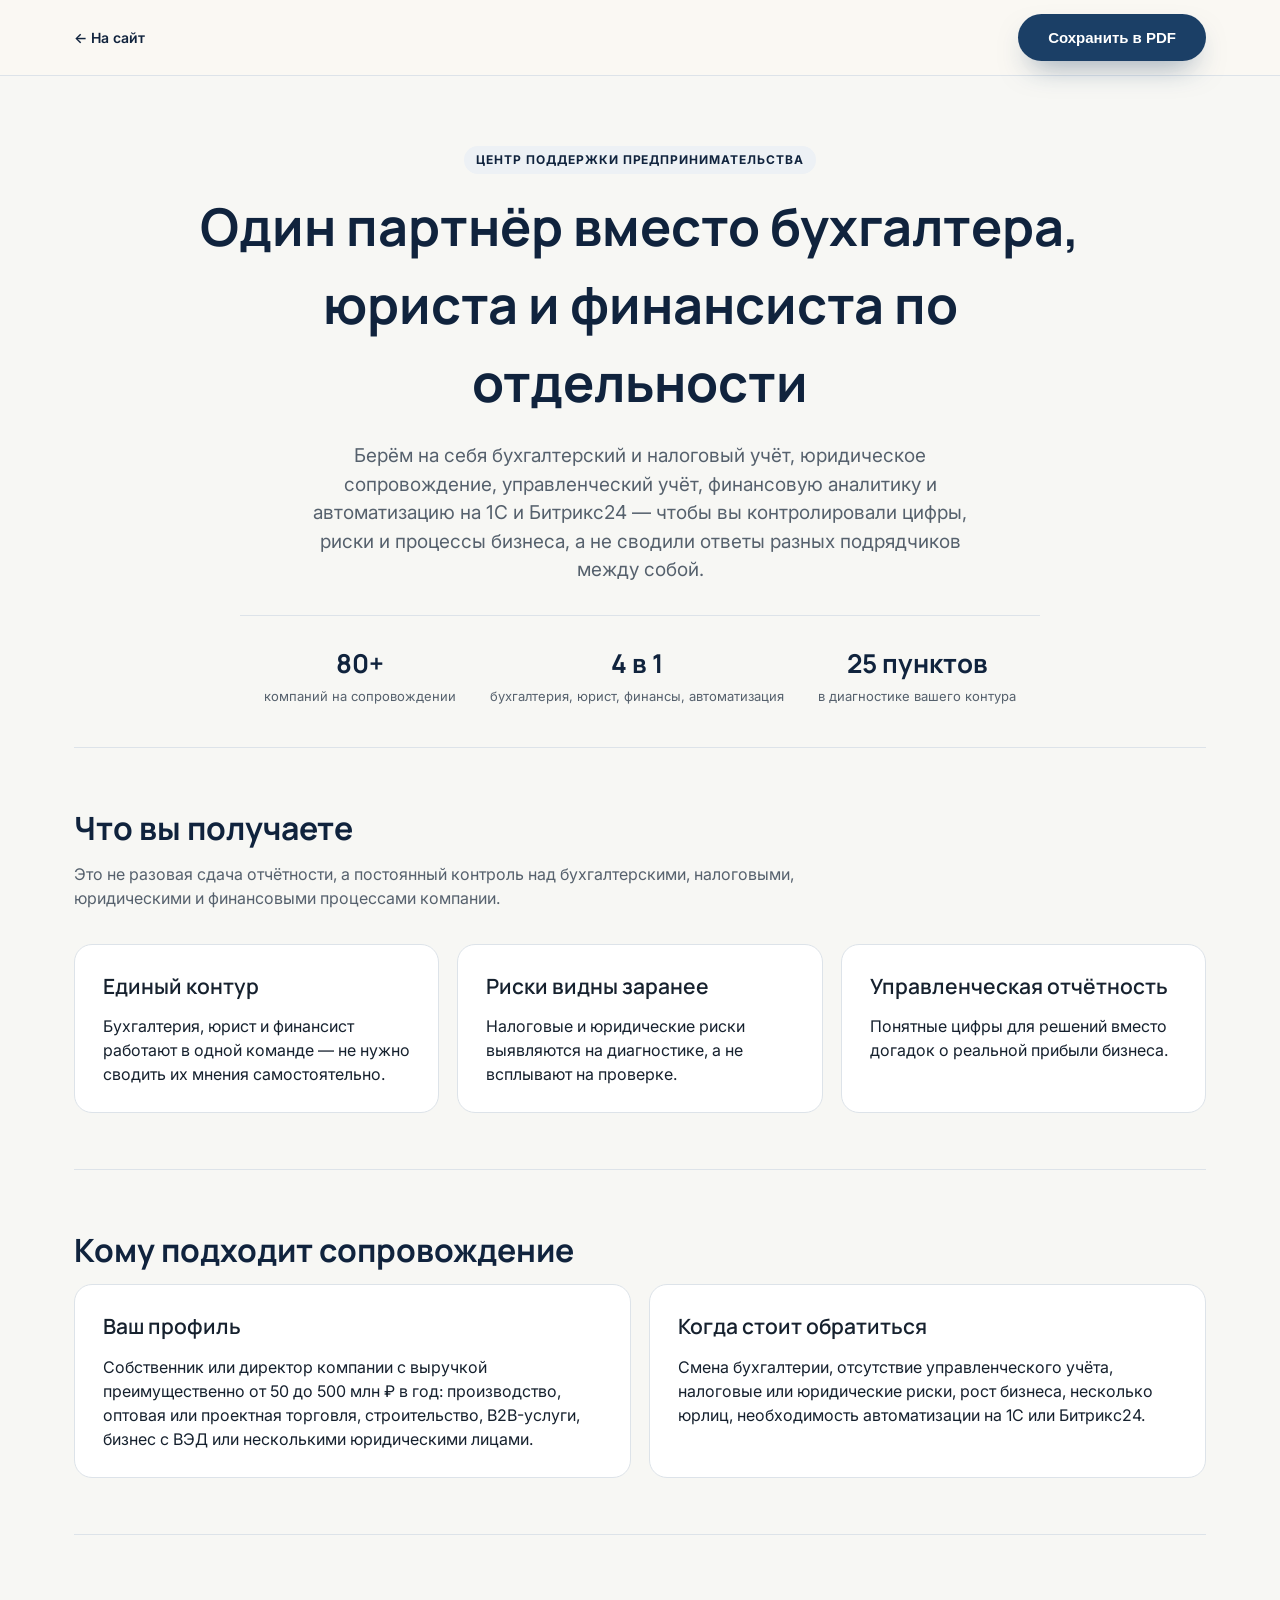
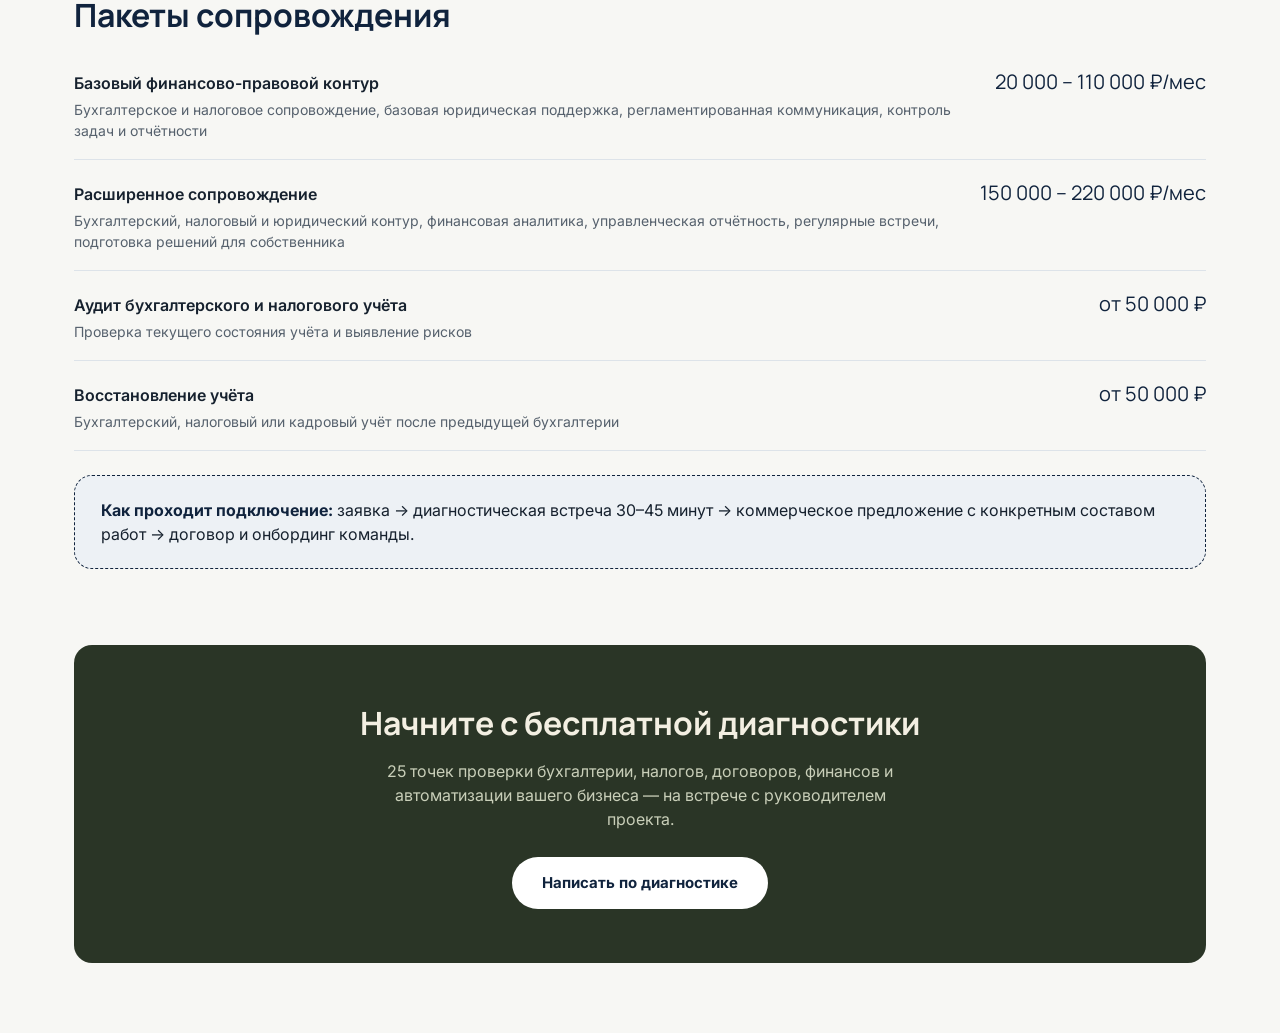
==== presentation.html @ b7a7ad40 "init: landing for Магистрат24 (финансово-правовой штаб)" ====
<!DOCTYPE html>
<html lang="ru">
<head>
<meta charset="UTF-8">
<meta name="viewport" content="width=device-width, initial-scale=1.0">
<title>Магистрат24 — внешний финансово-правовой штаб для вашего бизнеса</title>
<meta name="description" content="Бухгалтерия, юридическое сопровождение, финансовая аналитика и автоматизация в одном контуре. Пакеты, состав работ и стоимость сопровождения.">
<link rel="preconnect" href="https://fonts.googleapis.com">
<link rel="preconnect" href="https://fonts.gstatic.com" crossorigin>
<link href="https://fonts.googleapis.com/css2?family=Inter:wght@400;500;600;700;800&family=Manrope:wght@600;700;800&display=swap" rel="stylesheet">
<link rel="stylesheet" href="styles.css">
<link rel="stylesheet" href="materials.css">
</head>
<body>

<div class="doc-bar">
  <div class="doc-bar__inner">
    <a href="index.html" class="doc-bar__back">← <span>На сайт</span></a>
    <div class="doc-bar__actions">
      <button class="btn btn--primary" onclick="window.print()">Сохранить в PDF</button>
    </div>
  </div>
</div>

<div class="container">

  <section class="pitch">
    <p class="tag eyebrow--center">Центр поддержки предпринимательства</p>
    <h1>Один партнёр вместо бухгалтера, юриста и финансиста по отдельности</h1>
    <p class="pitch__lead">Берём на себя бухгалтерский и налоговый учёт, юридическое сопровождение, управленческий учёт, финансовую аналитику и автоматизацию на 1С и Битрикс24 — чтобы вы контролировали цифры, риски и процессы бизнеса, а не сводили ответы разных подрядчиков между собой.</p>
    <div class="pitch__meta">
      <div><b>80+</b><span>компаний на сопровождении</span></div>
      <div><b>4 в 1</b><span>бухгалтерия, юрист, финансы, автоматизация</span></div>
      <div><b>25 пунктов</b><span>в диагностике вашего контура</span></div>
    </div>
  </section>

  <section class="doc-section" id="why">
    <h2>Что вы получаете</h2>
    <p class="doc-section__lead">Это не разовая сдача отчётности, а постоянный контроль над бухгалтерскими, налоговыми, юридическими и финансовыми процессами компании.</p>
    <div class="grid-3">
      <div class="card"><p class="card__title">Единый контур</p><p>Бухгалтерия, юрист и финансист работают в одной команде — не нужно сводить их мнения самостоятельно.</p></div>
      <div class="card"><p class="card__title">Риски видны заранее</p><p>Налоговые и юридические риски выявляются на диагностике, а не всплывают на проверке.</p></div>
      <div class="card"><p class="card__title">Управленческая отчётность</p><p>Понятные цифры для решений вместо догадок о реальной прибыли бизнеса.</p></div>
    </div>
  </section>

  <section class="doc-section" id="who">
    <h2>Кому подходит сопровождение</h2>
    <div class="grid-2">
      <div class="card"><p class="card__title">Ваш профиль</p><p>Собственник или директор компании с выручкой преимущественно от 50 до 500 млн ₽ в год: производство, оптовая или проектная торговля, строительство, B2B-услуги, бизнес с ВЭД или несколькими юридическими лицами.</p></div>
      <div class="card"><p class="card__title">Когда стоит обратиться</p><p>Смена бухгалтерии, отсутствие управленческого учёта, налоговые или юридические риски, рост бизнеса, несколько юрлиц, необходимость автоматизации на 1С или Битрикс24.</p></div>
    </div>
  </section>

  <section class="doc-section" id="offer">
    <h2>Пакеты сопровождения</h2>
    <div class="offer">
      <div><span class="offer__name">Базовый финансово-правовой контур</span><span class="offer__desc">Бухгалтерское и налоговое сопровождение, базовая юридическая поддержка, регламентированная коммуникация, контроль задач и отчётности</span></div>
      <span class="offer__price">20 000 – 110 000 ₽/мес</span>
    </div>
    <div class="offer">
      <div><span class="offer__name">Расширенное сопровождение</span><span class="offer__desc">Бухгалтерский, налоговый и юридический контур, финансовая аналитика, управленческая отчётность, регулярные встречи, подготовка решений для собственника</span></div>
      <span class="offer__price">150 000 – 220 000 ₽/мес</span>
    </div>
    <div class="offer">
      <div><span class="offer__name">Аудит бухгалтерского и налогового учёта</span><span class="offer__desc">Проверка текущего состояния учёта и выявление рисков</span></div>
      <span class="offer__price">от 50 000 ₽</span>
    </div>
    <div class="offer">
      <div><span class="offer__name">Восстановление учёта</span><span class="offer__desc">Бухгалтерский, налоговый или кадровый учёт после предыдущей бухгалтерии</span></div>
      <span class="offer__price">от 50 000 ₽</span>
    </div>
    <div class="tip"><strong>Как проходит подключение:</strong> заявка → диагностическая встреча 30–45 минут → коммерческое предложение с конкретным составом работ → договор и онбординг команды.</div>
  </section>

  <section class="cta-final">
    <h2>Начните с бесплатной диагностики</h2>
    <p>25 точек проверки бухгалтерии, налогов, договоров, финансов и автоматизации вашего бизнеса — на встрече с руководителем проекта.</p>
    <a href="https://t.me/Artur_A_magistrat24" target="_blank" rel="noopener" class="btn btn--light">Написать по диагностике</a>
  </section>

</div>
</body>
</html>
---- styles.css ----
/* ===== Магистрат24 — финансово-правовой штаб для бизнеса ===== */
:root {
  --bg: #f7f7f4;
  --bg-alt: #edf1f5;
  --surface: #ffffff;
  --ink: #16212e;
  --ink-soft: #56616d;
  --accent: #1b3f66;
  --accent-dark: #10233d;
  --accent-soft: #e6edf5;
  --gold: #b8863f;
  --border: #dde3e9;
  --radius: 18px;
  --shadow: 0 20px 50px -25px rgba(16, 35, 61, 0.28);
  --ff-head: 'Manrope', sans-serif;
  --ff-body: 'Inter', sans-serif;
  /* aliases for materials.css */
  --clr-accent: var(--accent);
  --clr-accent-dark: var(--accent-dark);
  --clr-border: var(--border);
  --clr-ink-soft: var(--ink-soft);
  --clr-surface: var(--surface);
  --clr-bg-alt: var(--bg-alt);
  --font-head: var(--ff-head);
  --font-body: var(--ff-body);
}

* { box-sizing: border-box; }
html { scroll-behavior: smooth; }
body {
  margin: 0;
  background: var(--bg);
  color: var(--ink);
  font-family: var(--ff-body);
  line-height: 1.5;
  -webkit-font-smoothing: antialiased;
}
img { max-width: 100%; display: block; }
a { color: inherit; text-decoration: none; }
ul { list-style: none; margin: 0; padding: 0; }
h1, h2, h3, h4 { font-family: var(--ff-head); margin: 0; font-weight: 700; color: var(--accent-dark); }
p { margin: 0; }
.container { max-width: 1180px; margin: 0 auto; padding: 0 24px; }
.section { padding: 96px 0; }
.section--alt { background: var(--bg-alt); }
.eyebrow {
  display: inline-flex; align-items: center; gap: 8px;
  font-size: 13px; letter-spacing: 0.14em; text-transform: uppercase;
  color: var(--accent); font-weight: 700; margin-bottom: 16px;
}
.eyebrow::before { content: ''; width: 22px; height: 2px; background: var(--gold); }
.section__head { max-width: 720px; margin: 0 0 56px; }
.section__head h2 { font-size: clamp(28px, 3.4vw, 42px); line-height: 1.15; }
.section__head p { margin-top: 16px; color: var(--ink-soft); font-size: 17px; }
.btn {
  display: inline-flex; align-items: center; justify-content: center; gap: 8px;
  padding: 15px 30px; border-radius: 999px; font-weight: 700; font-size: 15px;
  cursor: pointer; border: none; transition: transform .2s ease, box-shadow .2s ease, background .2s ease;
  white-space: nowrap;
}
.btn--primary { background: var(--accent); color: #fff; box-shadow: 0 14px 30px -12px rgba(27,63,102,.55); }
.btn--primary:hover { background: var(--accent-dark); transform: translateY(-2px); }
.btn--ghost { background: transparent; color: var(--accent-dark); border: 1.5px solid var(--border); }
.btn--ghost:hover { border-color: var(--accent); color: var(--accent); }
.btn--light { background: #fff; color: var(--accent-dark); }
.btn--gold { background: var(--gold); color: #fff; box-shadow: 0 14px 30px -12px rgba(184,134,63,.55); }
.btn--gold:hover { background: #a3762f; transform: translateY(-2px); }

/* Header */
.header {
  position: sticky; top: 0; z-index: 100;
  background: rgba(247, 247, 244, 0.9); backdrop-filter: blur(10px);
  border-bottom: 1px solid transparent; transition: border-color .25s ease, box-shadow .25s ease;
}
.header.scrolled { border-color: var(--border); box-shadow: 0 8px 24px -20px rgba(0,0,0,.25); }
.header__inner { display: flex; align-items: center; justify-content: space-between; gap: 24px; min-width: 0; padding: 14px 24px; }
.logo { display: flex; align-items: center; gap: 10px; flex-shrink: 0; }
.logo__mark { width: 42px; height: 42px; flex-shrink: 0; }
.logo__text { font-family: var(--ff-head); font-weight: 800; font-size: 19px; color: var(--accent-dark); line-height: 1.1; }
.logo__text span { display: block; font-family: var(--ff-body); font-size: 10px; font-weight: 600; letter-spacing: .14em; color: var(--gold); text-transform: uppercase; }
.nav { display: flex; align-items: center; gap: 26px; }
.nav a { font-size: 14.5px; font-weight: 500; color: var(--ink-soft); white-space: nowrap; transition: color .2s ease; }
.nav a:hover { color: var(--accent); }
.header__actions { display: flex; align-items: center; gap: 16px; flex-shrink: 0; }
.header__phone { font-weight: 700; font-size: 14.5px; color: var(--accent-dark); white-space: nowrap; }
.burger { display: none; flex-direction: column; gap: 4px; background: none; border: none; cursor: pointer; padding: 8px; }
.burger span { width: 22px; height: 2px; background: var(--ink); transition: transform .2s ease, opacity .2s ease; }
.burger.is-open span:nth-child(1) { transform: translateY(6px) rotate(45deg); }
.burger.is-open span:nth-child(2) { opacity: 0; }
.burger.is-open span:nth-child(3) { transform: translateY(-6px) rotate(-45deg); }

/* Hero */
.hero { padding: 72px 0 96px; overflow: hidden; position: relative; }
.hero__inner { display: grid; grid-template-columns: 1.1fr 0.9fr; gap: 56px; align-items: center; }
.hero__badge {
  display: inline-flex; align-items: center; gap: 8px; padding: 8px 16px;
  border-radius: 999px; background: var(--accent-soft); color: var(--accent-dark);
  font-size: 13.5px; font-weight: 700; margin-bottom: 22px;
}
.hero h1 { font-size: clamp(30px, 4.2vw, 50px); line-height: 1.14; }
.hero h1 em { font-style: normal; color: var(--accent); }
.hero__lead { margin-top: 22px; font-size: 18px; color: var(--ink-soft); max-width: 540px; }
.hero__cta { display: flex; gap: 16px; margin-top: 34px; flex-wrap: wrap; }
.hero__stats { display: flex; gap: 36px; margin-top: 48px; flex-wrap: wrap; }
.hero__stat b { display: block; font-family: var(--ff-head); font-size: 30px; color: var(--accent-dark); }
.hero__stat span { font-size: 13px; color: var(--ink-soft); }
.hero__card {
  background: var(--surface); border-radius: 24px; padding: 32px;
  box-shadow: var(--shadow); border: 1px solid var(--border);
}
.hero__card img { border-radius: 16px; width: 100%; height: 260px; object-fit: cover; }
.hero__card-meta { display: flex; justify-content: space-between; align-items: center; margin-top: 20px; }
.hero__card-meta b { font-family: var(--ff-head); font-size: 22px; color: var(--accent-dark); }
.hero__card-meta span { font-size: 13px; color: var(--ink-soft); }
.hero__card-list { margin-top: 18px; display: grid; gap: 10px; }
.hero__card-list li { display: flex; gap: 10px; font-size: 14px; color: var(--ink-soft); align-items: flex-start; }
.hero__card-list svg { flex-shrink: 0; margin-top: 2px; color: var(--accent); }

/* Anti-audience strip */
.audience { padding: 20px 0; background: var(--accent-dark); }
.audience__inner { display: flex; align-items: center; gap: 20px; flex-wrap: wrap; justify-content: center; text-align: center; }
.audience p { color: #dbe6f0; font-size: 14.5px; }
.audience b { color: #fff; }

/* Advantages grid */
.grid-4 { display: grid; grid-template-columns: repeat(4, 1fr); gap: 24px; }
.grid-3 { display: grid; grid-template-columns: repeat(3, 1fr); gap: 28px; }
.grid-2 { display: grid; grid-template-columns: repeat(2, 1fr); gap: 24px; }
.adv, .principle, .service {
  background: var(--surface); border: 1px solid var(--border); border-radius: var(--radius);
  padding: 28px; transition: transform .25s ease, box-shadow .25s ease;
}
.adv:hover, .service:hover { transform: translateY(-4px); box-shadow: var(--shadow); }
.adv__icon, .service__icon {
  width: 52px; height: 52px; border-radius: 14px; background: var(--accent-soft);
  display: flex; align-items: center; justify-content: center; color: var(--accent); margin-bottom: 18px;
}
.adv h3, .service h3 { font-size: 18px; margin-bottom: 10px; }
.adv p, .service p { color: var(--ink-soft); font-size: 14.5px; }

/* Services */
.service__price { display: block; margin-top: 14px; font-family: var(--ff-head); font-weight: 800; color: var(--gold); font-size: 16px; }

/* Lead magnet banner */
.magnet { background: var(--accent-dark); border-radius: 24px; padding: 44px 48px; display: flex; justify-content: space-between; align-items: center; gap: 32px; flex-wrap: wrap; }
.magnet__text h3 { color: #fff; font-size: 24px; margin-bottom: 10px; }
.magnet__text p { color: #cfdbea; font-size: 15px; max-width: 520px; }
.magnet__badge { display: inline-flex; align-items: center; gap: 8px; padding: 7px 14px; border-radius: 999px; background: rgba(184,134,63,.2); color: var(--gold); font-size: 12.5px; font-weight: 700; margin-bottom: 14px; }

/* Price table */
.price-table { width: 100%; border-collapse: collapse; background: var(--surface); border-radius: var(--radius); overflow: hidden; border: 1px solid var(--border); }
.price-table th, .price-table td { padding: 18px 24px; text-align: left; font-size: 15px; }
.price-table thead th { background: var(--accent-dark); color: #fff; font-family: var(--ff-head); font-weight: 700; font-size: 13.5px; text-transform: uppercase; letter-spacing: .06em; }
.price-table tbody tr:not(:last-child) td { border-bottom: 1px solid var(--border); }
.price-table tbody tr:nth-child(even) { background: var(--bg-alt); }
.price-table td:last-child { text-align: right; font-weight: 700; color: var(--accent-dark); white-space: nowrap; }
.price-table td:first-child { font-weight: 600; }
.price-table__note { margin-top: 18px; font-size: 13.5px; color: var(--ink-soft); }

/* Process steps */
.steps { display: grid; grid-template-columns: repeat(5, 1fr); gap: 20px; }
.step { text-align: center; }
.step__num {
  width: 54px; height: 54px; border-radius: 50%; background: var(--accent);
  color: #fff; display: flex; align-items: center; justify-content: center;
  font-family: var(--ff-head); font-size: 20px; margin: 0 auto 16px;
}
.step h4 { font-size: 15.5px; margin-bottom: 8px; }
.step p { font-size: 13.5px; color: var(--ink-soft); }

/* Cases */
.case {
  background: var(--surface); border: 1px solid var(--border); border-radius: var(--radius);
  padding: 30px; display: flex; flex-direction: column; gap: 14px;
}
.case__tag { font-size: 12.5px; font-weight: 700; letter-spacing: .08em; text-transform: uppercase; color: var(--gold); }
.case h3 { font-size: 19px; }
.case p { color: var(--ink-soft); font-size: 14.5px; }

/* FAQ */
.faq__list { max-width: 820px; margin: 0 auto; display: grid; gap: 12px; }
.faq__item {
  background: var(--surface); border: 1px solid var(--border); border-radius: 14px; padding: 6px 24px;
}
.faq__item summary {
  cursor: pointer; padding: 18px 0; font-weight: 700; font-size: 16px; list-style: none;
  display: flex; justify-content: space-between; align-items: center; gap: 16px;
}
.faq__item summary::-webkit-details-marker { display: none; }
.faq__item summary::after { content: '+'; font-size: 22px; color: var(--accent); transition: transform .2s ease; }
.faq__item[open] summary::after { transform: rotate(45deg); }
.faq__item p { padding: 0 0 20px; color: var(--ink-soft); font-size: 14.5px; }

/* Form */
.form-section { display: grid; grid-template-columns: 1fr 1fr; gap: 48px; align-items: flex-start; }
.form-info h2 { font-size: clamp(26px, 3vw, 36px); margin-bottom: 18px; }
.form-info p { color: var(--ink-soft); font-size: 16px; margin-bottom: 24px; }
.criteria-box { background: var(--surface); border: 1px solid var(--border); border-radius: var(--radius); padding: 26px; }
.criteria-box h4 { font-size: 15px; margin-bottom: 14px; }
.criteria-box ul { display: grid; gap: 10px; }
.criteria-box li { display: flex; gap: 10px; font-size: 14px; color: var(--ink-soft); align-items: flex-start; }
.criteria-box li svg { flex-shrink: 0; margin-top: 2px; color: var(--accent); }
.form {
  background: var(--surface); border: 1px solid var(--border); border-radius: 24px;
  padding: 36px; box-shadow: var(--shadow);
}
.form h3 { font-size: 22px; margin-bottom: 6px; }
.form > p { color: var(--ink-soft); font-size: 14px; margin-bottom: 22px; }
.field { margin-bottom: 16px; }
.field label { display: block; font-size: 13.5px; font-weight: 600; margin-bottom: 7px; color: var(--ink); }
.field input, .field select, .field textarea {
  width: 100%; padding: 13px 15px; border-radius: 10px; border: 1.5px solid var(--border);
  font-family: var(--ff-body); font-size: 14.5px; background: var(--bg); color: var(--ink);
}
.field input:focus, .field select:focus, .field textarea:focus { outline: none; border-color: var(--accent); }
.form .btn { width: 100%; margin-top: 6px; }
.form__note { font-size: 12.5px; color: var(--ink-soft); margin-top: 14px; text-align: center; }

/* Contacts + footer */
.contacts { display: grid; grid-template-columns: repeat(3, 1fr); gap: 24px; }
.contact-card {
  background: var(--surface); border: 1px solid var(--border); border-radius: var(--radius); padding: 26px;
  display: flex; gap: 16px; align-items: flex-start;
}
.contact-card__icon { width: 46px; height: 46px; border-radius: 12px; background: var(--accent-soft); color: var(--accent); display: flex; align-items: center; justify-content: center; flex-shrink: 0; }
.contact-card h4 { font-size: 15px; margin-bottom: 6px; }
.contact-card p, .contact-card a { font-size: 14px; color: var(--ink-soft); }

.footer { background: var(--accent-dark); color: #cfdbea; padding: 56px 0 28px; }
.footer__top { display: flex; justify-content: space-between; gap: 32px; flex-wrap: wrap; padding-bottom: 32px; border-bottom: 1px solid rgba(255,255,255,.15); }
.footer__logo { display: flex; gap: 10px; align-items: center; }
.footer__logo .logo__text { color: #fff; }
.footer__logo .logo__text span { color: var(--gold); }
.footer nav { display: flex; gap: 22px; flex-wrap: wrap; }
.footer nav a { font-size: 14px; color: #cfdbea; }
.footer nav a:hover { color: #fff; }
.footer__bottom { display: flex; justify-content: space-between; padding-top: 22px; font-size: 13px; color: #93a9c2; flex-wrap: wrap; gap: 12px; }
.footer__bottom a { color: #93a9c2; }

/* FAB */
.fab {
  position: fixed; right: 24px; bottom: 24px; z-index: 90;
  width: 58px; height: 58px; border-radius: 50%; background: var(--accent);
  display: flex; align-items: center; justify-content: center; color: #fff;
  box-shadow: 0 14px 30px -10px rgba(27,63,102,.6);
}

/* Reveal animation */
.reveal { opacity: 0; transform: translateY(24px); transition: opacity .6s ease, transform .6s ease; }
.reveal.is-visible { opacity: 1; transform: none; }

/* ===== Breakpoints (fixed) ===== */
@media (max-width: 1180px) {
  .nav { gap: 18px; }
  .nav a { font-size: 13.5px; }
}
@media (max-width: 1100px) {
  .nav { display: none; position: absolute; top: 100%; left: 0; right: 0; background: var(--surface); flex-direction: column; padding: 20px 24px; border-bottom: 1px solid var(--border); gap: 16px; }
  .nav.is-open { display: flex; }
  .burger { display: flex; }
  .hero__inner { grid-template-columns: 1fr; }
  .grid-4 { grid-template-columns: repeat(2, 1fr); }
  .grid-3, .grid-2 { grid-template-columns: repeat(2, 1fr); }
  .steps { grid-template-columns: repeat(3, 1fr); row-gap: 32px; }
  .form-section { grid-template-columns: 1fr; }
  .contacts { grid-template-columns: 1fr; }
  .magnet { padding: 34px; }
}
@media (max-width: 900px) {
  .section { padding: 64px 0; }
  .price-table { font-size: 13.5px; }
  .price-table th, .price-table td { padding: 14px 16px; }
}
@media (max-width: 560px) {
  .header__phone { display: none; }
  .hero__stats { gap: 24px; }
  .grid-4, .grid-3, .grid-2 { grid-template-columns: 1fr; }
  .steps { grid-template-columns: 1fr 1fr; }
  .magnet { flex-direction: column; align-items: flex-start; }
  .price-table { display: block; overflow-x: auto; white-space: nowrap; }
}
@media (max-width: 380px) {
  .logo__text span { display: none; }
}
---- materials.css ----
/* Стили для материалов: скрипты продаж, презентация, аутрич */

.doc-bar {
  position: sticky;
  top: 0;
  z-index: 50;
  background: rgba(250, 248, 243, 0.94);
  backdrop-filter: blur(10px);
  border-bottom: 1px solid var(--clr-border);
}
.doc-bar__inner {
  display: flex;
  align-items: center;
  justify-content: space-between;
  gap: 16px;
  padding: 14px 24px;
  max-width: 1180px;
  margin: 0 auto;
}
.doc-bar__back { font-weight: 600; font-size: 14px; color: var(--clr-accent-dark); }
.doc-bar__back:hover { color: var(--clr-accent); }
.doc-bar__actions { display: flex; gap: 10px; align-items: center; }

.doc-hero { padding: 64px 0 40px; }
.doc-hero h1 { font-size: 42px; max-width: 860px; margin-bottom: 18px; }
.doc-hero__lead { font-size: 18px; color: var(--clr-ink-soft); max-width: 760px; }

.toc {
  display: flex;
  flex-wrap: wrap;
  gap: 10px;
  margin-top: 30px;
  padding-top: 26px;
  border-top: 1px solid var(--clr-border);
}
.toc a {
  font-size: 14px;
  font-weight: 600;
  padding: 8px 16px;
  border-radius: 999px;
  background: var(--clr-surface);
  border: 1px solid var(--clr-border);
  transition: all 0.2s ease;
}
.toc a:hover { border-color: var(--clr-accent); color: var(--clr-accent-dark); }

.doc-section { padding: 56px 0; border-top: 1px solid var(--clr-border); }
.doc-section:first-of-type { border-top: none; }
.doc-section h2 { font-size: 32px; margin-bottom: 10px; }
.doc-section__lead { color: var(--clr-ink-soft); max-width: 780px; margin-bottom: 34px; }

.card {
  background: var(--clr-surface);
  border: 1px solid var(--clr-border);
  border-radius: var(--radius);
  padding: 26px 28px;
  margin-bottom: 18px;
}
.card__title {
  font-family: var(--font-head);
  font-size: 21px;
  font-weight: 600;
  margin-bottom: 12px;
}
.card__note { font-size: 14px; color: var(--clr-ink-soft); margin-top: 12px; }
.card p + p { margin-top: 10px; }

.card__step {
  display: inline-flex;
  align-items: center;
  justify-content: center;
  width: 30px;
  height: 30px;
  border-radius: 50%;
  background: var(--clr-accent-dark);
  color: #fff;
  font-size: 14px;
  font-weight: 700;
  font-family: var(--font-body);
  margin-right: 12px;
  flex: none;
}
.card__head { display: flex; align-items: center; margin-bottom: 14px; }
.card__head .card__title { margin-bottom: 0; }

.say {
  border-left: 3px solid var(--clr-accent-dark);
  background: var(--clr-bg-alt);
  border-radius: 0 10px 10px 0;
  padding: 14px 18px;
  margin: 12px 0;
  font-size: 15.5px;
}
.say + .say { margin-top: 10px; }
.say__who {
  display: block;
  font-size: 12px;
  font-weight: 700;
  letter-spacing: 0.1em;
  text-transform: uppercase;
  color: var(--clr-accent-dark);
  margin-bottom: 6px;
}
.say--client {
  border-left-color: var(--clr-ink-soft);
  background: var(--clr-surface);
  border: 1px solid var(--clr-border);
  border-left: 3px solid var(--clr-ink-soft);
}
.say--client .say__who { color: var(--clr-ink-soft); }
.say--stop {
  border-left-color: #b03a2e;
  background: #fdf3f1;
}
.say--stop .say__who { color: #b03a2e; }

.ul { margin: 12px 0 0 20px; }
.ul li { margin-bottom: 8px; }
.ul li::marker { color: var(--clr-accent-dark); }

.grid-2 { display: grid; grid-template-columns: repeat(2, 1fr); gap: 18px; }
.grid-2 .card { margin-bottom: 0; }
.grid-3 { display: grid; grid-template-columns: repeat(3, 1fr); gap: 18px; }
.grid-3 .card { margin-bottom: 0; }

.tag {
  display: inline-block;
  font-size: 12px;
  font-weight: 700;
  letter-spacing: 0.08em;
  text-transform: uppercase;
  color: var(--clr-accent-dark);
  background: var(--clr-bg-alt);
  border-radius: 999px;
  padding: 5px 12px;
  margin-bottom: 12px;
}

.tip {
  background: var(--clr-bg-alt);
  border-radius: var(--radius);
  padding: 22px 26px;
  margin-top: 24px;
  border: 1px dashed var(--clr-accent-dark);
}
.tip strong { color: var(--clr-accent-dark); }

.calc { width: 100%; border-collapse: collapse; margin-top: 16px; font-size: 15px; }
.calc td { padding: 12px 0; border-bottom: 1px solid var(--clr-border); }
.calc td:last-child { text-align: right; font-weight: 600; white-space: nowrap; }
.calc tr:last-child td { border-bottom: none; font-size: 17px; padding-top: 16px; }
.calc tr:last-child td:last-child { color: var(--clr-accent-dark); }

.pitch { text-align: center; padding: 70px 0 40px; }
.pitch h1 { font-size: 52px; margin: 14px auto 20px; max-width: 900px; }
.pitch__lead { font-size: 19px; color: var(--clr-ink-soft); max-width: 700px; margin: 0 auto 30px; }
.pitch__meta {
  display: flex;
  justify-content: center;
  flex-wrap: wrap;
  gap: 34px;
  padding-top: 28px;
  border-top: 1px solid var(--clr-border);
  max-width: 800px;
  margin: 0 auto;
}
.pitch__meta div { text-align: center; }
.pitch__meta b { display: block; font-family: var(--font-head); font-size: 26px; color: var(--clr-accent-dark); }
.pitch__meta span { font-size: 13px; color: var(--clr-ink-soft); }

.offer {
  display: flex;
  justify-content: space-between;
  align-items: baseline;
  gap: 20px;
  padding: 18px 0;
  border-bottom: 1px solid var(--clr-border);
}
.offer:last-child { border-bottom: none; }
.offer__name { font-weight: 600; }
.offer__desc { display: block; font-weight: 400; font-size: 14px; color: var(--clr-ink-soft); margin-top: 4px; }
.offer__price { white-space: nowrap; font-family: var(--font-head); font-size: 20px; color: var(--clr-accent-dark); }

.cta-final {
  background: #2a3526;
  border-radius: var(--radius);
  padding: 54px 40px;
  text-align: center;
  margin: 20px 0 70px;
}
.cta-final h2 { color: #f3efe2; font-size: 32px; margin-bottom: 12px; }
.cta-final p { color: #c9cfb9; max-width: 560px; margin: 0 auto 26px; }

.eyebrow--center { display: block; text-align: center; margin: 0 auto 14px; width: fit-content; }

@media (max-width: 560px) {
  .doc-bar__actions .btn--ghost { display: none; }
  .doc-bar__actions .btn { padding: 10px 16px; font-size: 14px; }
}

@media (max-width: 860px) {
  .grid-2, .grid-3 { grid-template-columns: 1fr; }
  .doc-hero h1 { font-size: 30px; }
  .pitch h1 { font-size: 34px; }
  .doc-section h2 { font-size: 25px; }
  .doc-bar__inner { padding: 12px 18px; }
  .doc-bar__back span { display: none; }
  .offer { flex-direction: column; gap: 6px; }
}

@media print {
  .doc-bar, .toc, .fab, .no-print { display: none !important; }
  body { background: #fff; font-size: 12pt; }
  .card, .tip, .say { break-inside: avoid; }
  .doc-section { padding: 22px 0; page-break-inside: auto; }
  .cta-final { background: #fff; border: 2px solid #2a3526; }
  .cta-final h2 { color: #2a3526; }
  .cta-final p { color: var(--clr-ink-soft); }
  a { text-decoration: none; }
}

/* Хаб-страница материалов */
.hub-grid {
  display: grid;
  grid-template-columns: repeat(3, 1fr);
  gap: 22px;
  margin-top: 10px;
}
.hub-card {
  background: var(--clr-surface);
  border: 1px solid var(--clr-border);
  border-radius: var(--radius);
  padding: 30px 26px;
  display: flex;
  flex-direction: column;
  transition: border-color 0.2s ease, transform 0.2s ease;
}
.hub-card:hover { border-color: var(--clr-accent); transform: translateY(-3px); }
.hub-card__num {
  font-family: var(--font-head);
  font-size: 15px;
  font-weight: 700;
  color: var(--clr-accent-dark);
  margin-bottom: 14px;
}
.hub-card__title { font-family: var(--font-head); font-size: 23px; font-weight: 600; margin-bottom: 12px; }
.hub-card__lead { color: var(--clr-ink-soft); font-size: 15px; flex: 1; margin-bottom: 22px; }
.hub-card__link {
  display: inline-flex;
  align-items: center;
  gap: 8px;
  font-weight: 600;
  color: var(--clr-accent-dark);
  font-size: 15px;
}
.hub-card__link:hover { color: var(--clr-accent); }

@media (max-width: 860px) {
  .hub-grid { grid-template-columns: 1fr; }
}
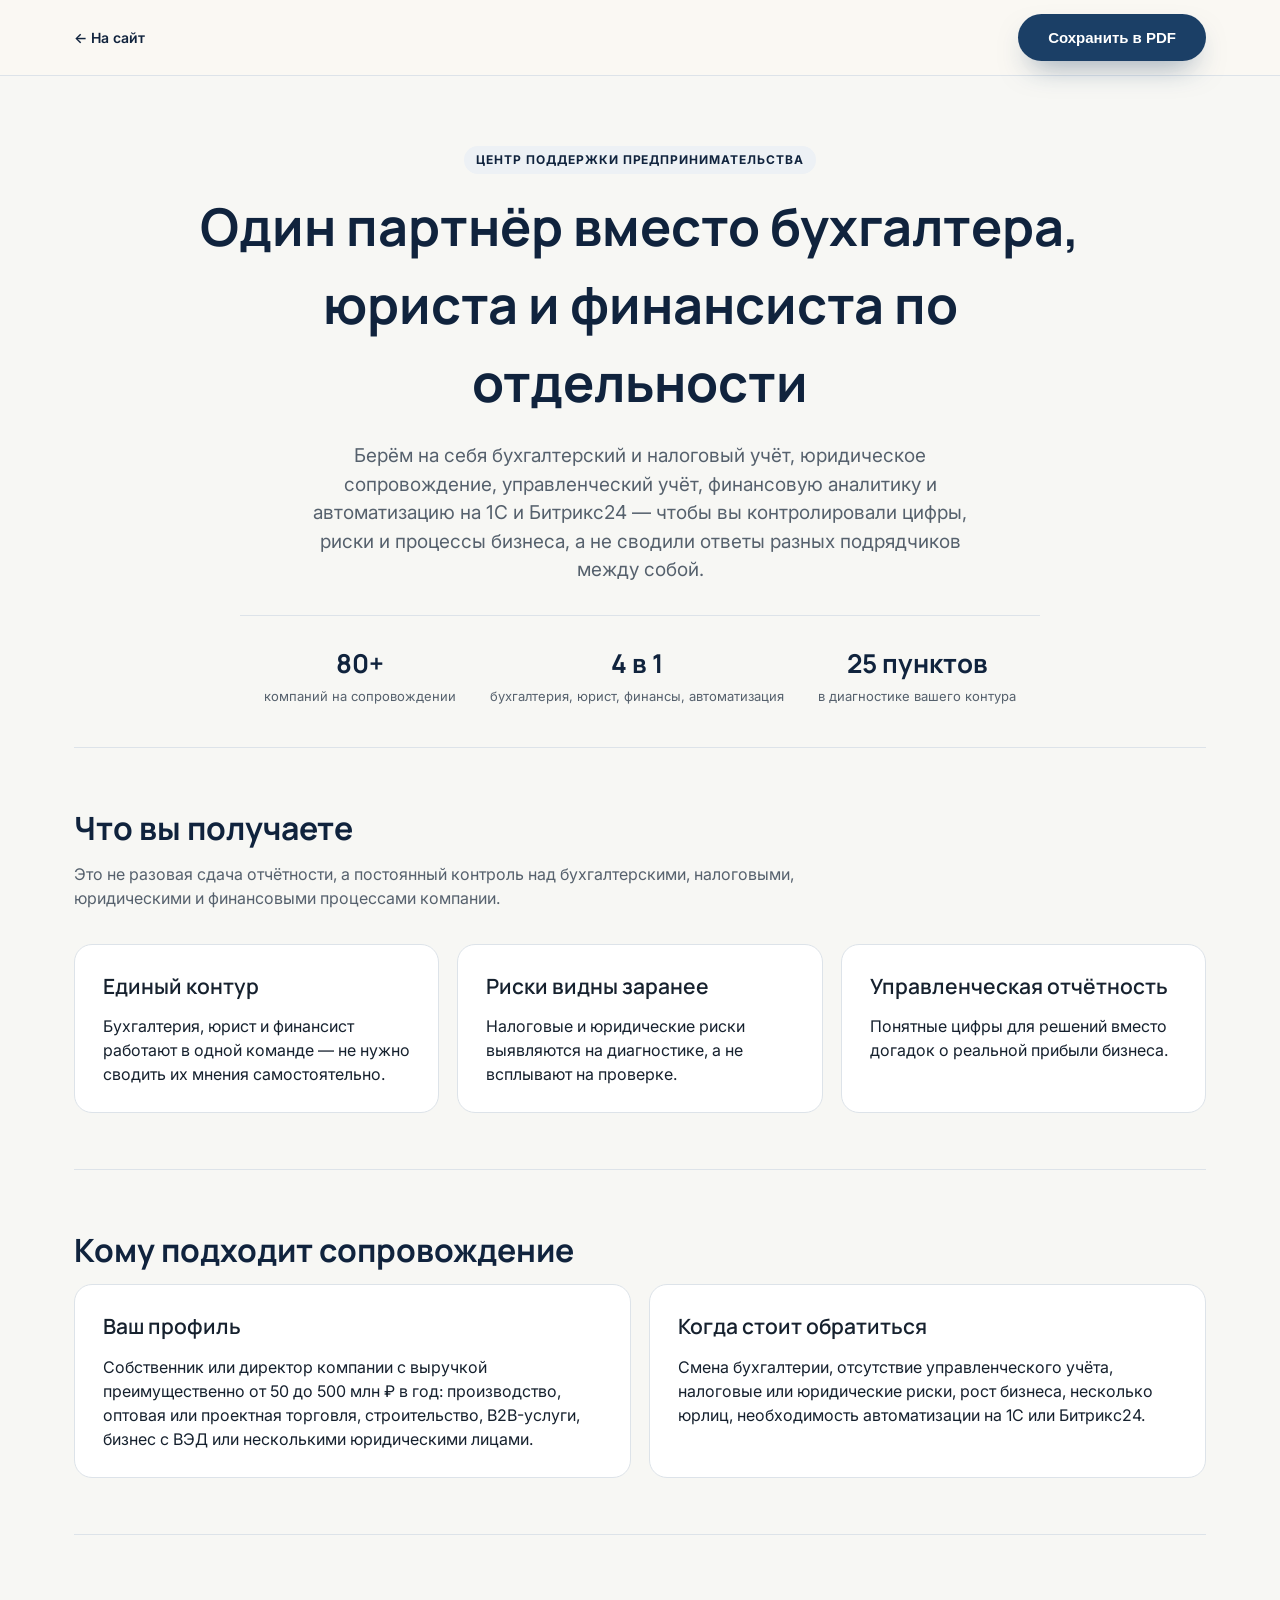
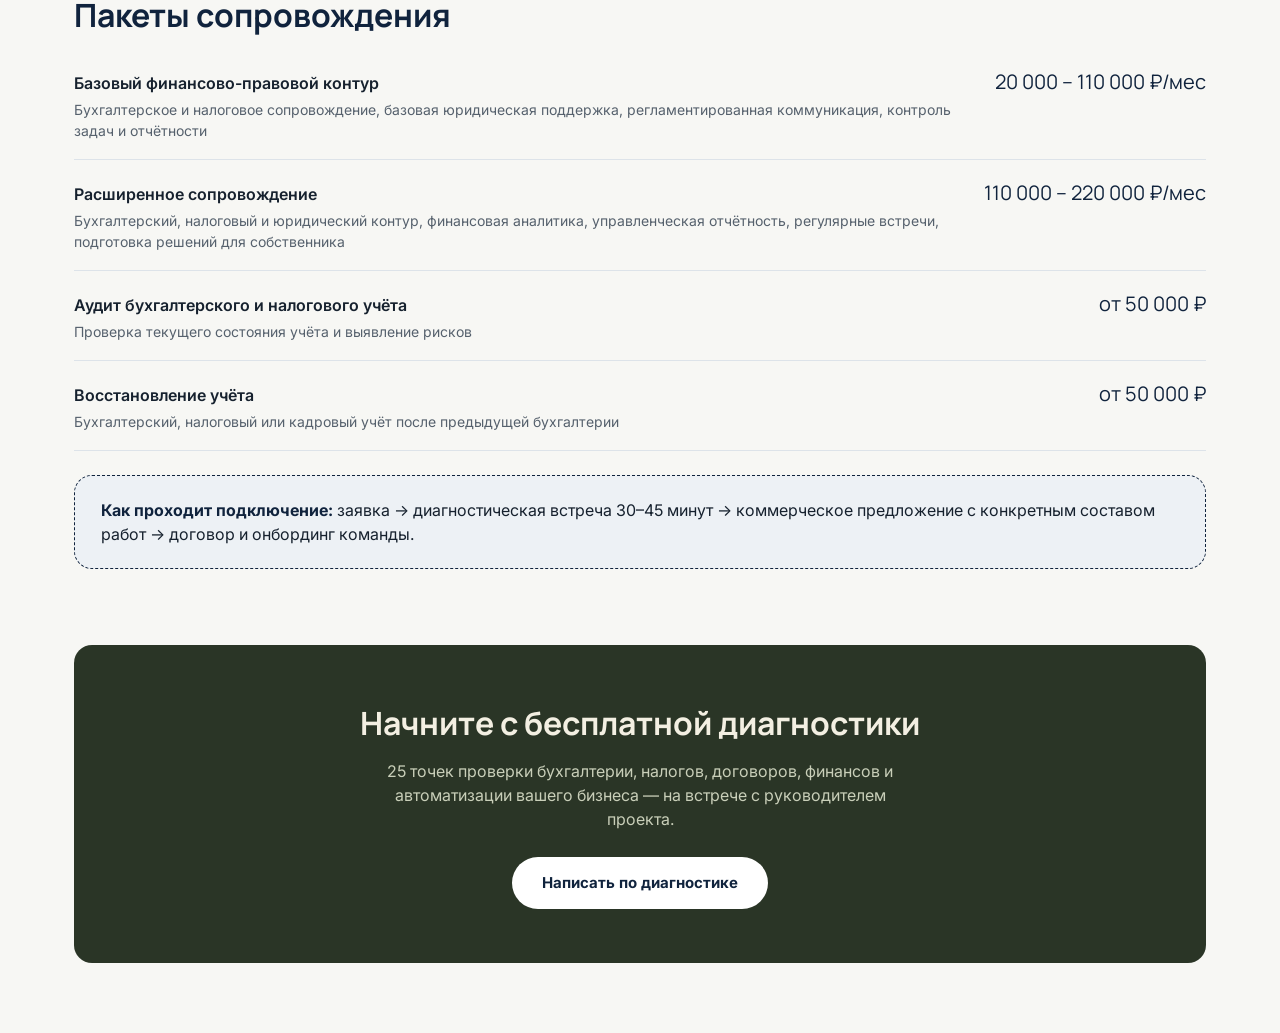
==== commit 17dac22c: "fix: правки клиента — тексты, цена пакета, смена контакта, реальный логотип" ====
--- a/presentation.html
+++ b/presentation.html
@@ -61,7 +61,7 @@
     </div>
     <div class="offer">
       <div><span class="offer__name">Расширенное сопровождение</span><span class="offer__desc">Бухгалтерский, налоговый и юридический контур, финансовая аналитика, управленческая отчётность, регулярные встречи, подготовка решений для собственника</span></div>
-      <span class="offer__price">150 000 – 220 000 ₽/мес</span>
+      <span class="offer__price">110 000 – 220 000 ₽/мес</span>
     </div>
     <div class="offer">
       <div><span class="offer__name">Аудит бухгалтерского и налогового учёта</span><span class="offer__desc">Проверка текущего состояния учёта и выявление рисков</span></div>
@@ -77,7 +77,7 @@
   <section class="cta-final">
     <h2>Начните с бесплатной диагностики</h2>
     <p>25 точек проверки бухгалтерии, налогов, договоров, финансов и автоматизации вашего бизнеса — на встрече с руководителем проекта.</p>
-    <a href="https://t.me/Artur_A_magistrat24" target="_blank" rel="noopener" class="btn btn--light">Написать по диагностике</a>
+    <a href="https://t.me/igor_savin_magistrat24" target="_blank" rel="noopener" class="btn btn--light">Написать по диагностике</a>
   </section>
 
 </div>
--- a/styles.css
+++ b/styles.css
@@ -76,6 +76,7 @@
 .header__inner { display: flex; align-items: center; justify-content: space-between; gap: 24px; min-width: 0; padding: 14px 24px; }
 .logo { display: flex; align-items: center; gap: 10px; flex-shrink: 0; }
 .logo__mark { width: 42px; height: 42px; flex-shrink: 0; }
+.logo__img { height: 34px; width: auto; flex-shrink: 0; }
 .logo__text { font-family: var(--ff-head); font-weight: 800; font-size: 19px; color: var(--accent-dark); line-height: 1.1; }
 .logo__text span { display: block; font-family: var(--ff-body); font-size: 10px; font-weight: 600; letter-spacing: .14em; color: var(--gold); text-transform: uppercase; }
 .nav { display: flex; align-items: center; gap: 26px; }
